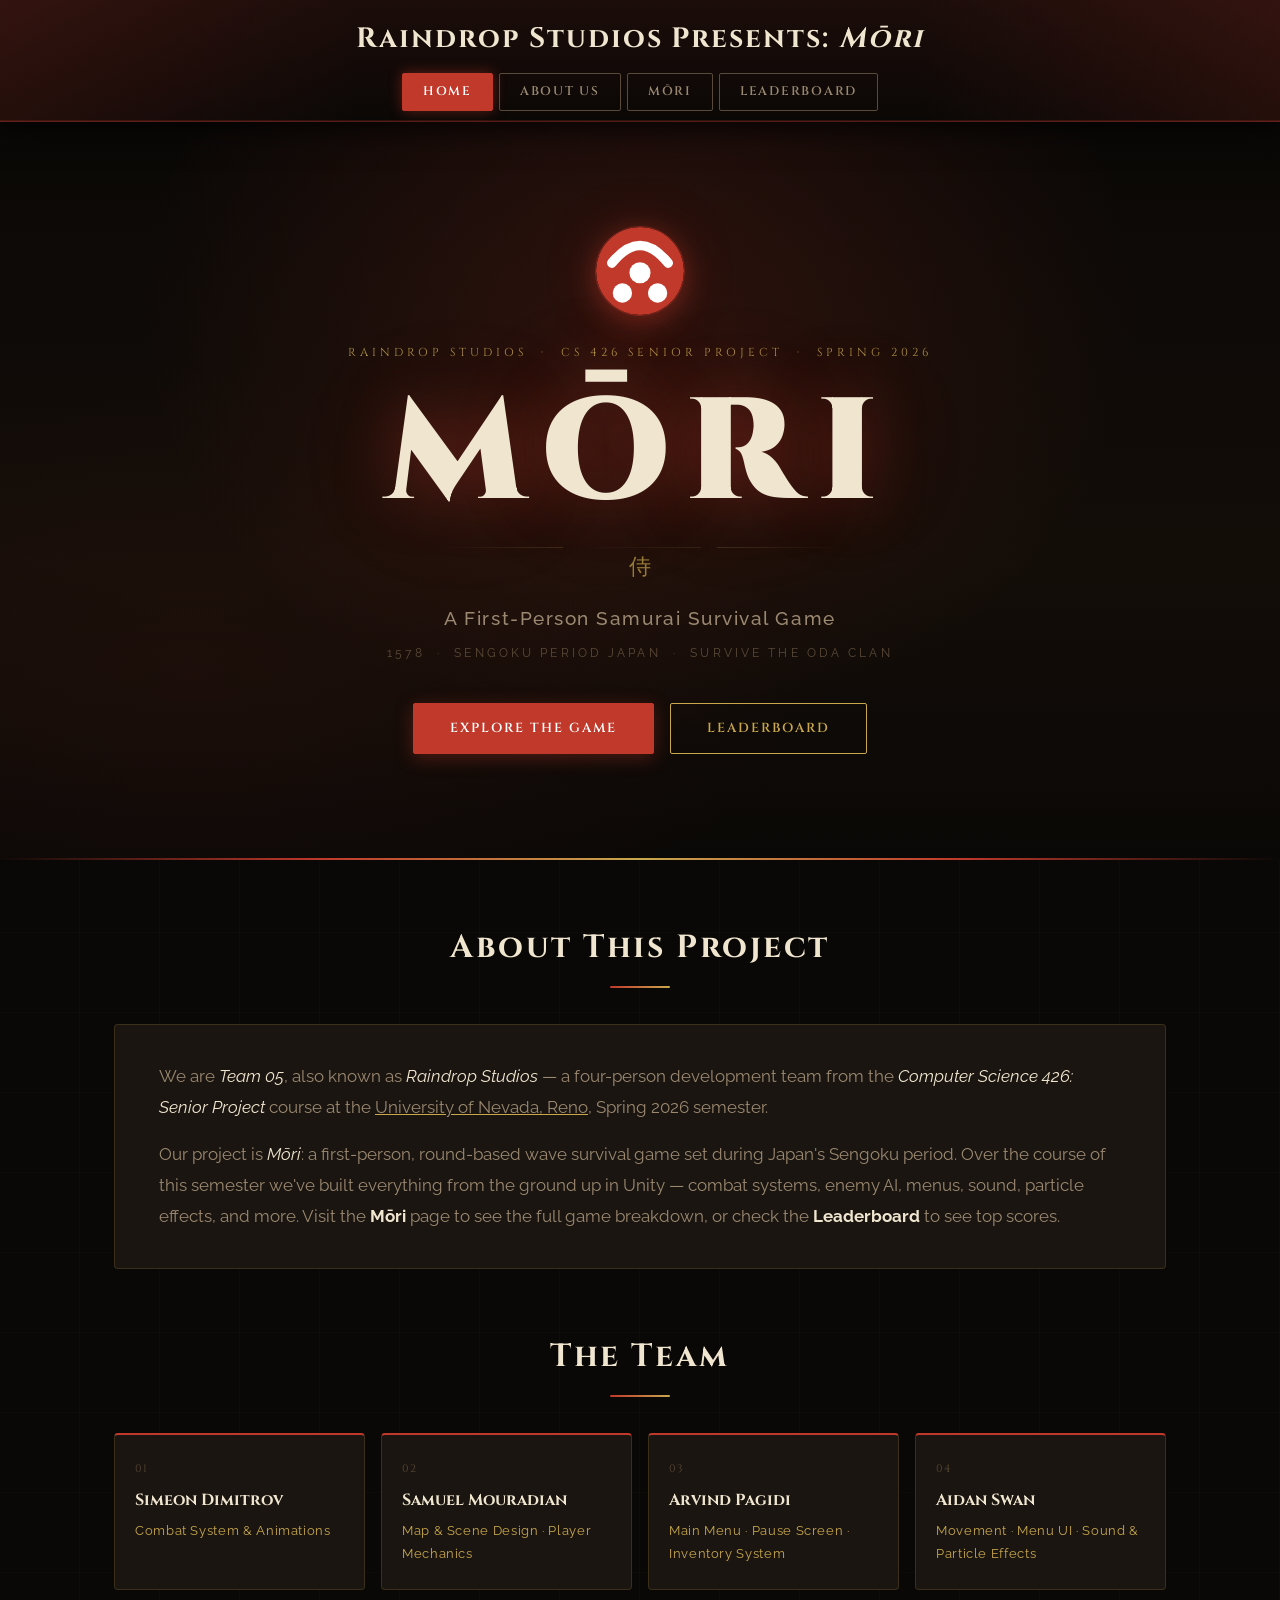
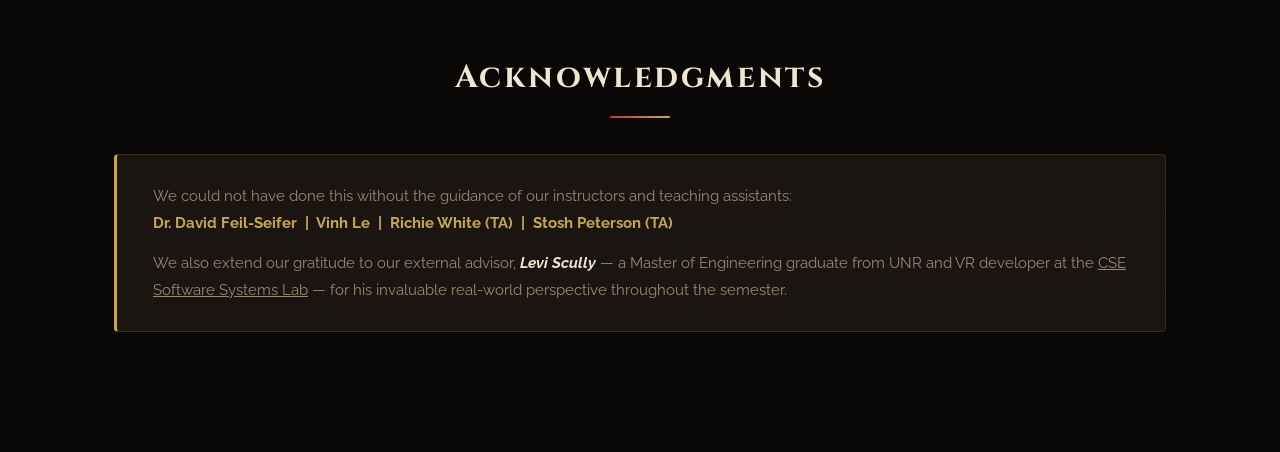
==== index.html @ ef2eb0c5 "Revert "added new background" This reverts commit 5d17bb963bb19b4d82a18dcd586e09ce993f3e19." ====
<!DOCTYPE html>
<html lang="en">
<head>
    <meta charset="UTF-8">
    <meta name="viewport" content="width=device-width, initial-scale=1.0">
    <title>Mōri — Raindrop Studios</title>
    <link rel="preconnect" href="https://fonts.googleapis.com">
    <link rel="preconnect" href="https://fonts.gstatic.com" crossorigin>
    <link href="https://fonts.googleapis.com/css2?family=Cinzel:wght@400;600;700;900&family=Raleway:ital,wght@0,300;0,400;0,500;0,600;1,400&display=swap" rel="stylesheet">
    <link rel="stylesheet" href="CSS Files/style.css">
</head>
<body>

    <header id="WelcomeHeader">
        <h1 class="Animated-Text">Raindrop Studios Presents: <em>Mōri</em></h1>
        <nav id="Directory">
            <ul class="nav-bar">
                <li><a href="index.html" class="button">Home</a></li>
                <li><a href="AboutUs.html" class="button">About Us</a></li>
                <li><a href="Mōri.html" class="button">Mōri</a></li>
                <li><a href="Player-Leaderboard.html" class="button">Leaderboard</a></li>
            </ul>
        </nav>
    </header>

    <section class="hero">
        <div class="hero-inner">
            <div class="hero-logo" aria-hidden="true">
                <svg xmlns="http://www.w3.org/2000/svg" viewBox="0 0 100 100" role="img" aria-label="Mōri logo">
                    <defs>
                        <clipPath id="circle-clip">
                            <circle cx="50" cy="50" r="50"/>
                        </clipPath>
                    </defs>
                    <circle cx="50" cy="50" r="50" fill="#c0392b"/>
                    <g clip-path="url(#circle-clip)">
                        <!-- Top arc / topknot -->
                        <path d="M 18 41 Q 50 1 82 41" stroke="white" stroke-width="11" fill="none" stroke-linecap="round"/>
                        <!-- Centre circle -->
                        <circle cx="50" cy="52" r="12" fill="white"/>
                        <!-- Bottom-left circle -->
                        <circle cx="30" cy="75" r="11" fill="white"/>
                        <!-- Bottom-right circle -->
                        <circle cx="70" cy="75" r="11" fill="white"/>
                    </g>
                </svg>
            </div>
            <p class="hero-eyebrow">Raindrop Studios &nbsp;·&nbsp; CS 426 Senior Project &nbsp;·&nbsp; Spring 2026</p>
            <h1 class="hero-game-title">MŌRI</h1>
            <div class="hero-divider">
                <span></span>
                <span class="hero-kanji">侍</span>
                <span></span>
            </div>
            <p class="hero-tagline"><br>A First-Person Samurai Survival Game</p>
            <p class="hero-period">1578 &nbsp;·&nbsp; Sengoku Period Japan &nbsp;·&nbsp; Survive the Oda Clan</p>
            <div class="hero-buttons">
                <a href="Mōri.html" class="hero-btn primary">Explore the Game</a>
                <a href="Player-Leaderboard.html" class="hero-btn secondary">Leaderboard</a>
            </div>
        </div>
    </section>

    <main id="HomeDescription">

        <!-- About This Project -->
        <h2 class="section-title fade-in">About This Project</h2>
        <div class="about-block fade-in">
            <p>
                We are <em>Team 05</em>, also known as <em>Raindrop Studios</em> — a four-person
                development team from the <em>Computer Science 426: Senior Project</em> course at
                the <u>University of Nevada, Reno</u>, Spring 2026 semester.
            </p>
            <p>
                Our project is <em>Mōri</em>: a first-person, round-based wave survival game set
                during Japan's Sengoku period. Over the course of this semester we've built everything
                from the ground up in Unity — combat systems, enemy AI, menus, sound, particle effects,
                and more. Visit the <strong><a href="Mōri.html">Mōri</a></strong> page to see the
                full game breakdown, or check the
                <strong><a href="Player-Leaderboard.html">Leaderboard</a></strong> to see top scores.
            </p>
        </div>

        
        <h2 class="section-title fade-in">The Team</h2>
        <div class="team-grid">
            <div class="team-card fade-in">
                <span class="team-number">01</span>
                <h3 class="team-name">Simeon Dimitrov</h3>
                <p class="team-role">Combat System &amp; Animations</p>
            </div>
            <div class="team-card fade-in">
                <span class="team-number">02</span>
                <h3 class="team-name">Samuel Mouradian</h3>
                <p class="team-role">Map &amp; Scene Design · Player Mechanics</p>
            </div>
            <div class="team-card fade-in">
                <span class="team-number">03</span>
                <h3 class="team-name">Arvind Pagidi</h3>
                <p class="team-role">Main Menu · Pause Screen · Inventory System</p>
            </div>
            <div class="team-card fade-in">
                <span class="team-number">04</span>
                <h3 class="team-name">Aidan Swan</h3>
                <p class="team-role">Movement · Menu UI · Sound &amp; Particle Effects</p>
            </div>
        </div>

        
        <h2 class="section-title fade-in">Acknowledgments</h2>
        <div class="credits-block fade-in">
            <p>
                We could not have done this without the guidance of our instructors and teaching assistants:<br>
                <strong>Dr. David Feil-Seifer &nbsp;|&nbsp; Vinh Le &nbsp;|&nbsp; Richie White (TA) &nbsp;|&nbsp; Stosh Peterson (TA)</strong>
            </p>
            <p style="margin-top:14px;">
                We also extend our gratitude to our external advisor, <strong><em>Levi Scully</em></strong> —
                a Master of Engineering graduate from UNR and VR developer at the
                <u>CSE Software Systems Lab</u> — for his invaluable real-world perspective throughout the semester.
            </p>
        </div>

    </main>

    <button id="scroll-top" aria-label="Back to top">&#8679;</button>

    <script src="webFeatureHelp.js"></script>
</body>
</html>
---- CSS Files/style.css ----
/* ============================================================
   style.css — Home Page (index.html)
   Raindrop Studios / Mōri
   ============================================================ */

/* ── Variables ─────────────────────────────────────────────── */
:root {
    --bg:           #0a0806;
    --bg-surface:   #110e09;
    --bg-card:      #1a1510;
    --bg-card-hover:#221c13;
    --red:          #c0392b;
    --red-light:    #e74c3c;
    --red-dim:      rgba(192, 57, 43, 0.15);
    --gold:         #c9a84c;
    --gold-light:   #e8c870;
    --gold-dim:     rgba(201, 168, 76, 0.12);
    --text:         #f0e6d0;
    --text-sec:     #9a8870;
    --text-muted:   #5a4a38;
    --border:       rgba(201, 168, 76, 0.18);
    --border-red:   rgba(192, 57, 43, 0.35);
    --shadow:       0 8px 32px rgba(0,0,0,0.7);
}

/* ── Reset & Base ───────────────────────────────────────────── */
*, *::before, *::after { box-sizing: border-box; margin: 0; padding: 0; }

body {
    background-color: var(--bg);
    background-image:
        repeating-linear-gradient(0deg, transparent, transparent 79px, rgba(201,168,76,0.025) 79px, rgba(201,168,76,0.025) 80px),
        repeating-linear-gradient(90deg, transparent, transparent 79px, rgba(201,168,76,0.025) 79px, rgba(201,168,76,0.025) 80px);
    color: var(--text);
    font-family: 'Raleway', 'Georgia', sans-serif;
    font-size: 1rem;
    line-height: 1.75;
    overflow-x: hidden;
}

a { color: inherit; text-decoration: none; }

/* ── Sticky Header ──────────────────────────────────────────── */
#WelcomeHeader {
    position: sticky;
    top: 0;
    z-index: 200;
    display: flex;
    flex-direction: column;
    align-items: center;
    padding: 14px 24px 0;
    background:
        linear-gradient(90deg, rgba(192,57,43,0.14) 0%, transparent 28%, transparent 72%, rgba(192,57,43,0.14) 100%),
        linear-gradient(180deg, #1c0d0a 0%, #100907 70%, #0a0806 100%);
    border-bottom: 1px solid var(--border-red);
    box-shadow: 0 2px 32px rgba(0,0,0,0.95), inset 0 -1px 0 rgba(192,57,43,0.2);
}

.Animated-Text {
    font-family: 'Cinzel', 'Times New Roman', serif;
    font-size: clamp(1.1rem, 2.8vw, 1.75rem);
    font-weight: 700;
    letter-spacing: 0.07em;
    text-align: center;
    animation: title-shimmer 4s ease-in-out infinite alternate;
}

@keyframes title-shimmer {
    0%   { color: #f0e6d0; text-shadow: 0 0 12px rgba(201,168,76,0.2); }
    45%  { color: #e8c870; text-shadow: 0 0 22px rgba(201,168,76,0.55); }
    100% { color: #e74c3c; text-shadow: 0 0 22px rgba(231,76,60,0.6); }
}

/* ── Navigation ─────────────────────────────────────────────── */
#Directory { width: 100%; }

.nav-bar {
    list-style: none;
    display: flex;
    justify-content: center;
    flex-wrap: wrap;
    gap: 6px;
    padding: 10px 0;
}

.button {
    display: inline-block;
    background: transparent;
    color: var(--text-sec);
    padding: 7px 20px;
    border: 1px solid var(--text-muted);
    border-radius: 2px;
    cursor: pointer;
    font-size: 0.78rem;
    font-family: 'Cinzel', serif;
    font-weight: 600;
    letter-spacing: 0.14em;
    text-transform: uppercase;
    transition: background 0.2s, color 0.2s, border-color 0.2s, box-shadow 0.2s;
}

.button:hover,
.button.active {
    background: var(--red);
    color: #fff;
    border-color: var(--red);
    box-shadow: 0 0 14px rgba(192,57,43,0.45);
}

/* ── Hero Logo ──────────────────────────────────────────────── */
.hero-logo {
    width: 88px;
    height: 88px;
    margin: 0 auto 28px;
    border-radius: 50%;
    box-shadow:
        0 0 0 1px rgba(192,57,43,0.4),
        0 6px 28px rgba(192,57,43,0.45),
        0 0 60px rgba(192,57,43,0.15);
    display: flex;
    align-items: center;
    justify-content: center;
}

.hero-logo svg {
    width: 100%;
    height: 100%;
    display: block;
    border-radius: 50%;
}

/* ── Hero Section ───────────────────────────────────────────── */
.hero {
    min-height: 82vh;
    display: flex;
    align-items: center;
    justify-content: center;
    text-align: center;
    padding: 80px 24px;
    background:
        radial-gradient(ellipse at 50% 25%, rgba(192,57,43,0.18) 0%, transparent 55%),
        radial-gradient(ellipse at 15% 75%, rgba(192,57,43,0.07) 0%, transparent 40%),
        linear-gradient(180deg, #0a0806 0%, #130d08 60%, #0a0806 100%);
    position: relative;
}

.hero::after {
    content: '';
    position: absolute;
    bottom: 0;
    left: 0;
    right: 0;
    height: 2px;
    background: linear-gradient(90deg, transparent, var(--red), var(--gold), var(--red), transparent);
}

.hero-inner { max-width: 860px; }

.hero-eyebrow {
    font-family: 'Cinzel', serif;
    font-size: 0.72rem;
    letter-spacing: 0.35em;
    text-transform: uppercase;
    color: var(--gold);
    margin-bottom: 20px;
    opacity: 0.85;
}

.hero-game-title {
    font-family: 'Cinzel', serif;
    font-size: clamp(4.5rem, 14vw, 9rem);
    font-weight: 900;
    letter-spacing: 0.12em;
    line-height: 1;
    color: var(--text);
    text-shadow:
        0 0 60px rgba(192,57,43,0.4),
        0 0 120px rgba(192,57,43,0.15);
    margin-bottom: 10px;
}

.hero-divider {
    display: flex;
    align-items: center;
    justify-content: center;
    gap: 16px;
    margin: 20px auto;
    max-width: 400px;
}

.hero-divider span { flex: 1; height: 1px; background: linear-gradient(90deg, transparent, var(--border)); }
.hero-divider span:last-child { background: linear-gradient(90deg, var(--border), transparent); }

.hero-kanji {
    flex: none;
    font-size: 1.4rem;
    color: var(--gold);
    opacity: 0.7;
}

.hero-tagline {
    font-family: 'Raleway', sans-serif;
    font-size: clamp(0.95rem, 2.2vw, 1.2rem);
    font-weight: 500;
    letter-spacing: 0.08em;
    color: var(--text-sec);
    margin-bottom: 6px;
}

.hero-period {
    font-size: 0.78rem;
    letter-spacing: 0.25em;
    color: var(--text-muted);
    text-transform: uppercase;
    margin-bottom: 40px;
}

.hero-buttons {
    display: flex;
    gap: 16px;
    justify-content: center;
    flex-wrap: wrap;
}

.hero-btn {
    display: inline-block;
    padding: 13px 36px;
    font-family: 'Cinzel', serif;
    font-size: 0.82rem;
    font-weight: 600;
    letter-spacing: 0.15em;
    text-transform: uppercase;
    border-radius: 2px;
    transition: all 0.25s ease;
    cursor: pointer;
}

.hero-btn.primary {
    background: var(--red);
    color: #fff;
    border: 1px solid var(--red);
    box-shadow: 0 4px 18px rgba(192,57,43,0.35);
}
.hero-btn.primary:hover {
    background: var(--red-light);
    border-color: var(--red-light);
    box-shadow: 0 6px 24px rgba(231,76,60,0.5);
    transform: translateY(-2px);
}

.hero-btn.secondary {
    background: transparent;
    color: var(--gold);
    border: 1px solid var(--gold);
}
.hero-btn.secondary:hover {
    background: var(--gold-dim);
    box-shadow: 0 4px 18px rgba(201,168,76,0.2);
    transform: translateY(-2px);
}

/* ── Main Content Container ─────────────────────────────────── */
#HomeDescription {
    max-width: 1100px;
    margin: 60px auto;
    padding: 0 24px 60px;
}

/* ── Section Titles ─────────────────────────────────────────── */
.section-title {
    font-family: 'Cinzel', serif;
    font-size: clamp(1.4rem, 3.5vw, 2rem);
    font-weight: 700;
    letter-spacing: 0.08em;
    color: var(--text);
    text-align: center;
    margin-bottom: 8px;
}

.section-title::after {
    content: '';
    display: block;
    width: 60px;
    height: 2px;
    background: linear-gradient(90deg, var(--red), var(--gold));
    margin: 10px auto 36px;
    border-radius: 1px;
}

/* ── About Block ────────────────────────────────────────────── */
.about-block {
    background: var(--bg-card);
    border: 1px solid var(--border);
    border-radius: 4px;
    padding: 36px 44px;
    margin-bottom: 60px;
    font-size: 1.05rem;
    color: var(--text-sec);
    line-height: 1.85;
}

.about-block p + p { margin-top: 1rem; }

.about-block em  { color: var(--text); font-style: italic; }
.about-block b, .about-block strong { color: var(--text); }
.about-block u { text-decoration-color: var(--gold); }

/* ── Team Preview Grid ──────────────────────────────────────── */
.team-grid {
    display: grid;
    grid-template-columns: repeat(auto-fit, minmax(220px, 1fr));
    gap: 16px;
    margin-bottom: 60px;
}

.team-card {
    background: var(--bg-card);
    border: 1px solid var(--border);
    border-top: 2px solid var(--red);
    border-radius: 4px;
    padding: 24px 20px;
    transition: transform 0.2s, box-shadow 0.2s, border-color 0.2s;
}

.team-card:hover {
    transform: translateY(-4px);
    box-shadow: 0 12px 30px rgba(0,0,0,0.6);
    border-color: var(--gold);
    border-top-color: var(--gold);
}

.team-number {
    font-family: 'Cinzel', serif;
    font-size: 0.68rem;
    letter-spacing: 0.2em;
    color: var(--text-muted);
    display: block;
    margin-bottom: 8px;
}

.team-name {
    font-family: 'Cinzel', serif;
    font-size: 1rem;
    font-weight: 700;
    color: var(--text);
    margin-bottom: 6px;
}

.team-role {
    font-size: 0.8rem;
    color: var(--gold);
    letter-spacing: 0.05em;
}

/* ── Credits Block ──────────────────────────────────────────── */
.credits-block {
    border: 1px solid var(--border);
    border-left: 3px solid var(--gold);
    border-radius: 4px;
    padding: 28px 36px;
    background: var(--bg-card);
}

.credits-block p { color: var(--text-sec); font-size: 0.95rem; }
.credits-block em { color: var(--text); }
.credits-block b, .credits-block strong { color: var(--gold); }

/* ── Fade-in animation ──────────────────────────────────────── */
.fade-in {
    opacity: 0;
    transform: translateY(22px);
    transition: opacity 0.55s ease, transform 0.55s ease;
}
.fade-in.visible {
    opacity: 1;
    transform: translateY(0);
}

/* ── Scroll-to-top button ───────────────────────────────────── */
#scroll-top {
    position: fixed;
    bottom: 32px;
    right: 32px;
    width: 44px;
    height: 44px;
    background: var(--red);
    color: #fff;
    border: none;
    border-radius: 2px;
    font-size: 1.2rem;
    cursor: pointer;
    opacity: 0;
    pointer-events: none;
    transition: opacity 0.3s, transform 0.3s;
    z-index: 300;
    display: flex;
    align-items: center;
    justify-content: center;
}
#scroll-top.visible {
    opacity: 1;
    pointer-events: auto;
}
#scroll-top:hover { transform: translateY(-3px); }

/* ── Responsive ─────────────────────────────────────────────── */
@media (max-width: 600px) {
    .about-block { padding: 24px 20px; }
    .hero-game-title { font-size: clamp(3.5rem, 18vw, 5rem); }
    .team-grid { grid-template-columns: 1fr 1fr; }
    #scroll-top { bottom: 20px; right: 20px; }
}
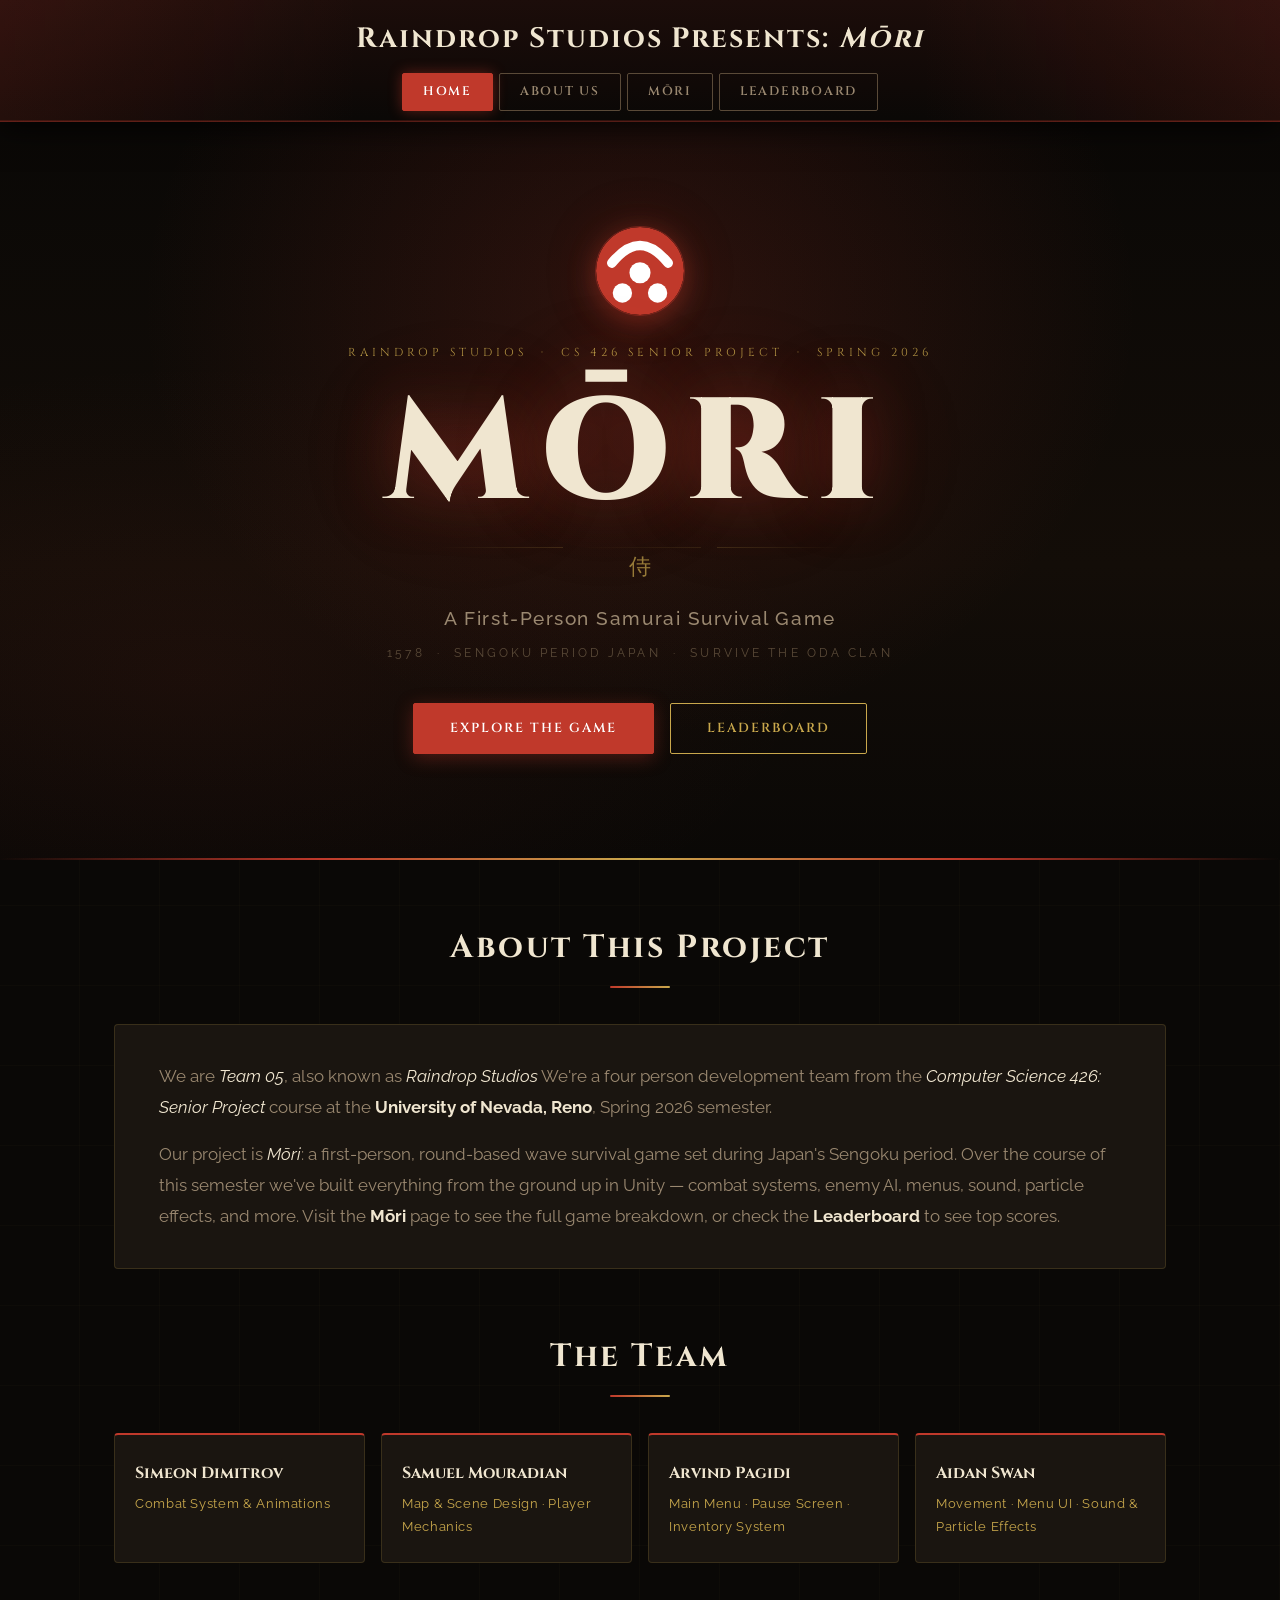
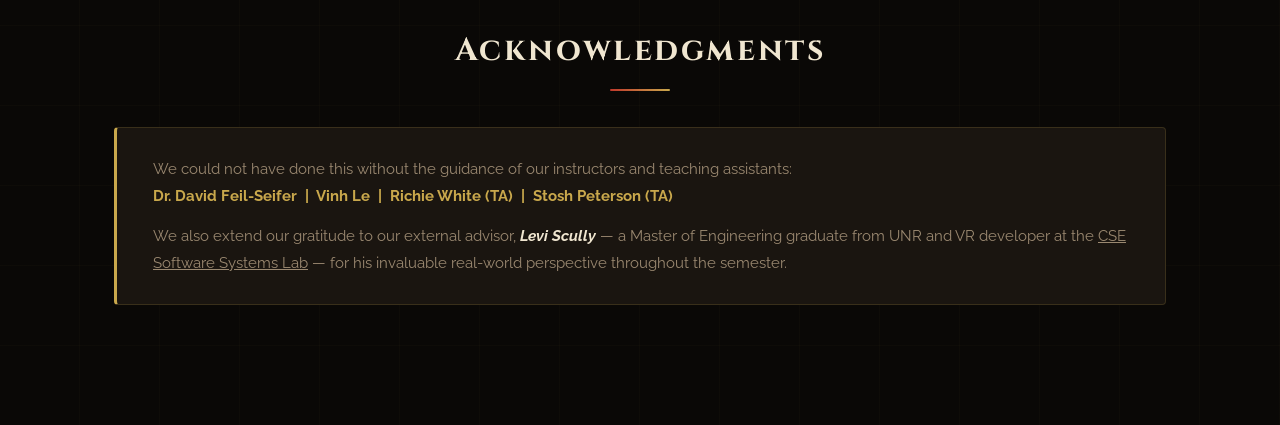
==== commit d2fd5135: "style changes style changes" ====
--- a/index.html
+++ b/index.html
@@ -67,9 +67,9 @@
         <h2 class="section-title fade-in">About This Project</h2>
         <div class="about-block fade-in">
             <p>
-                We are <em>Team 05</em>, also known as <em>Raindrop Studios</em> — a four-person
+                We are <em>Team 05</em>, also known as <em>Raindrop Studios</em> We're a four person
                 development team from the <em>Computer Science 426: Senior Project</em> course at
-                the <u>University of Nevada, Reno</u>, Spring 2026 semester.
+                the <b>University of Nevada, Reno</b>, Spring 2026 semester.
             </p>
             <p>
                 Our project is <em>Mōri</em>: a first-person, round-based wave survival game set
@@ -85,22 +85,22 @@
         <h2 class="section-title fade-in">The Team</h2>
         <div class="team-grid">
             <div class="team-card fade-in">
-                <span class="team-number">01</span>
+                
                 <h3 class="team-name">Simeon Dimitrov</h3>
                 <p class="team-role">Combat System &amp; Animations</p>
             </div>
             <div class="team-card fade-in">
-                <span class="team-number">02</span>
+                
                 <h3 class="team-name">Samuel Mouradian</h3>
                 <p class="team-role">Map &amp; Scene Design · Player Mechanics</p>
             </div>
             <div class="team-card fade-in">
-                <span class="team-number">03</span>
+                
                 <h3 class="team-name">Arvind Pagidi</h3>
                 <p class="team-role">Main Menu · Pause Screen · Inventory System</p>
             </div>
             <div class="team-card fade-in">
-                <span class="team-number">04</span>
+                
                 <h3 class="team-name">Aidan Swan</h3>
                 <p class="team-role">Movement · Menu UI · Sound &amp; Particle Effects</p>
             </div>
--- a/CSS Files/style.css
+++ b/CSS Files/style.css
@@ -1,9 +1,4 @@
-/* ============================================================
-   style.css — Home Page (index.html)
-   Raindrop Studios / Mōri
-   ============================================================ */
-
-/* ── Variables ─────────────────────────────────────────────── */
+
 :root {
     --bg:           #0a0806;
     --bg-surface:   #110e09;
@@ -23,7 +18,7 @@
     --shadow:       0 8px 32px rgba(0,0,0,0.7);
 }
 
-/* ── Reset & Base ───────────────────────────────────────────── */
+
 *, *::before, *::after { box-sizing: border-box; margin: 0; padding: 0; }
 
 body {
@@ -40,7 +35,7 @@
 
 a { color: inherit; text-decoration: none; }
 
-/* ── Sticky Header ──────────────────────────────────────────── */
+
 #WelcomeHeader {
     position: sticky;
     top: 0;
@@ -71,7 +66,7 @@
     100% { color: #e74c3c; text-shadow: 0 0 22px rgba(231,76,60,0.6); }
 }
 
-/* ── Navigation ─────────────────────────────────────────────── */
+
 #Directory { width: 100%; }
 
 .nav-bar {
@@ -107,7 +102,7 @@
     box-shadow: 0 0 14px rgba(192,57,43,0.45);
 }
 
-/* ── Hero Logo ──────────────────────────────────────────────── */
+
 .hero-logo {
     width: 88px;
     height: 88px;
@@ -129,7 +124,7 @@
     border-radius: 50%;
 }
 
-/* ── Hero Section ───────────────────────────────────────────── */
+
 .hero {
     min-height: 82vh;
     display: flex;
@@ -259,14 +254,13 @@
     transform: translateY(-2px);
 }
 
-/* ── Main Content Container ─────────────────────────────────── */
 #HomeDescription {
     max-width: 1100px;
     margin: 60px auto;
     padding: 0 24px 60px;
 }
 
-/* ── Section Titles ─────────────────────────────────────────── */
+
 .section-title {
     font-family: 'Cinzel', serif;
     font-size: clamp(1.4rem, 3.5vw, 2rem);
@@ -287,7 +281,7 @@
     border-radius: 1px;
 }
 
-/* ── About Block ────────────────────────────────────────────── */
+
 .about-block {
     background: var(--bg-card);
     border: 1px solid var(--border);
@@ -305,7 +299,7 @@
 .about-block b, .about-block strong { color: var(--text); }
 .about-block u { text-decoration-color: var(--gold); }
 
-/* ── Team Preview Grid ──────────────────────────────────────── */
+
 .team-grid {
     display: grid;
     grid-template-columns: repeat(auto-fit, minmax(220px, 1fr));
@@ -352,7 +346,6 @@
     letter-spacing: 0.05em;
 }
 
-/* ── Credits Block ──────────────────────────────────────────── */
 .credits-block {
     border: 1px solid var(--border);
     border-left: 3px solid var(--gold);
@@ -365,7 +358,7 @@
 .credits-block em { color: var(--text); }
 .credits-block b, .credits-block strong { color: var(--gold); }
 
-/* ── Fade-in animation ──────────────────────────────────────── */
+
 .fade-in {
     opacity: 0;
     transform: translateY(22px);
@@ -376,7 +369,7 @@
     transform: translateY(0);
 }
 
-/* ── Scroll-to-top button ───────────────────────────────────── */
+
 #scroll-top {
     position: fixed;
     bottom: 32px;
@@ -403,7 +396,7 @@
 }
 #scroll-top:hover { transform: translateY(-3px); }
 
-/* ── Responsive ─────────────────────────────────────────────── */
+
 @media (max-width: 600px) {
     .about-block { padding: 24px 20px; }
     .hero-game-title { font-size: clamp(3.5rem, 18vw, 5rem); }
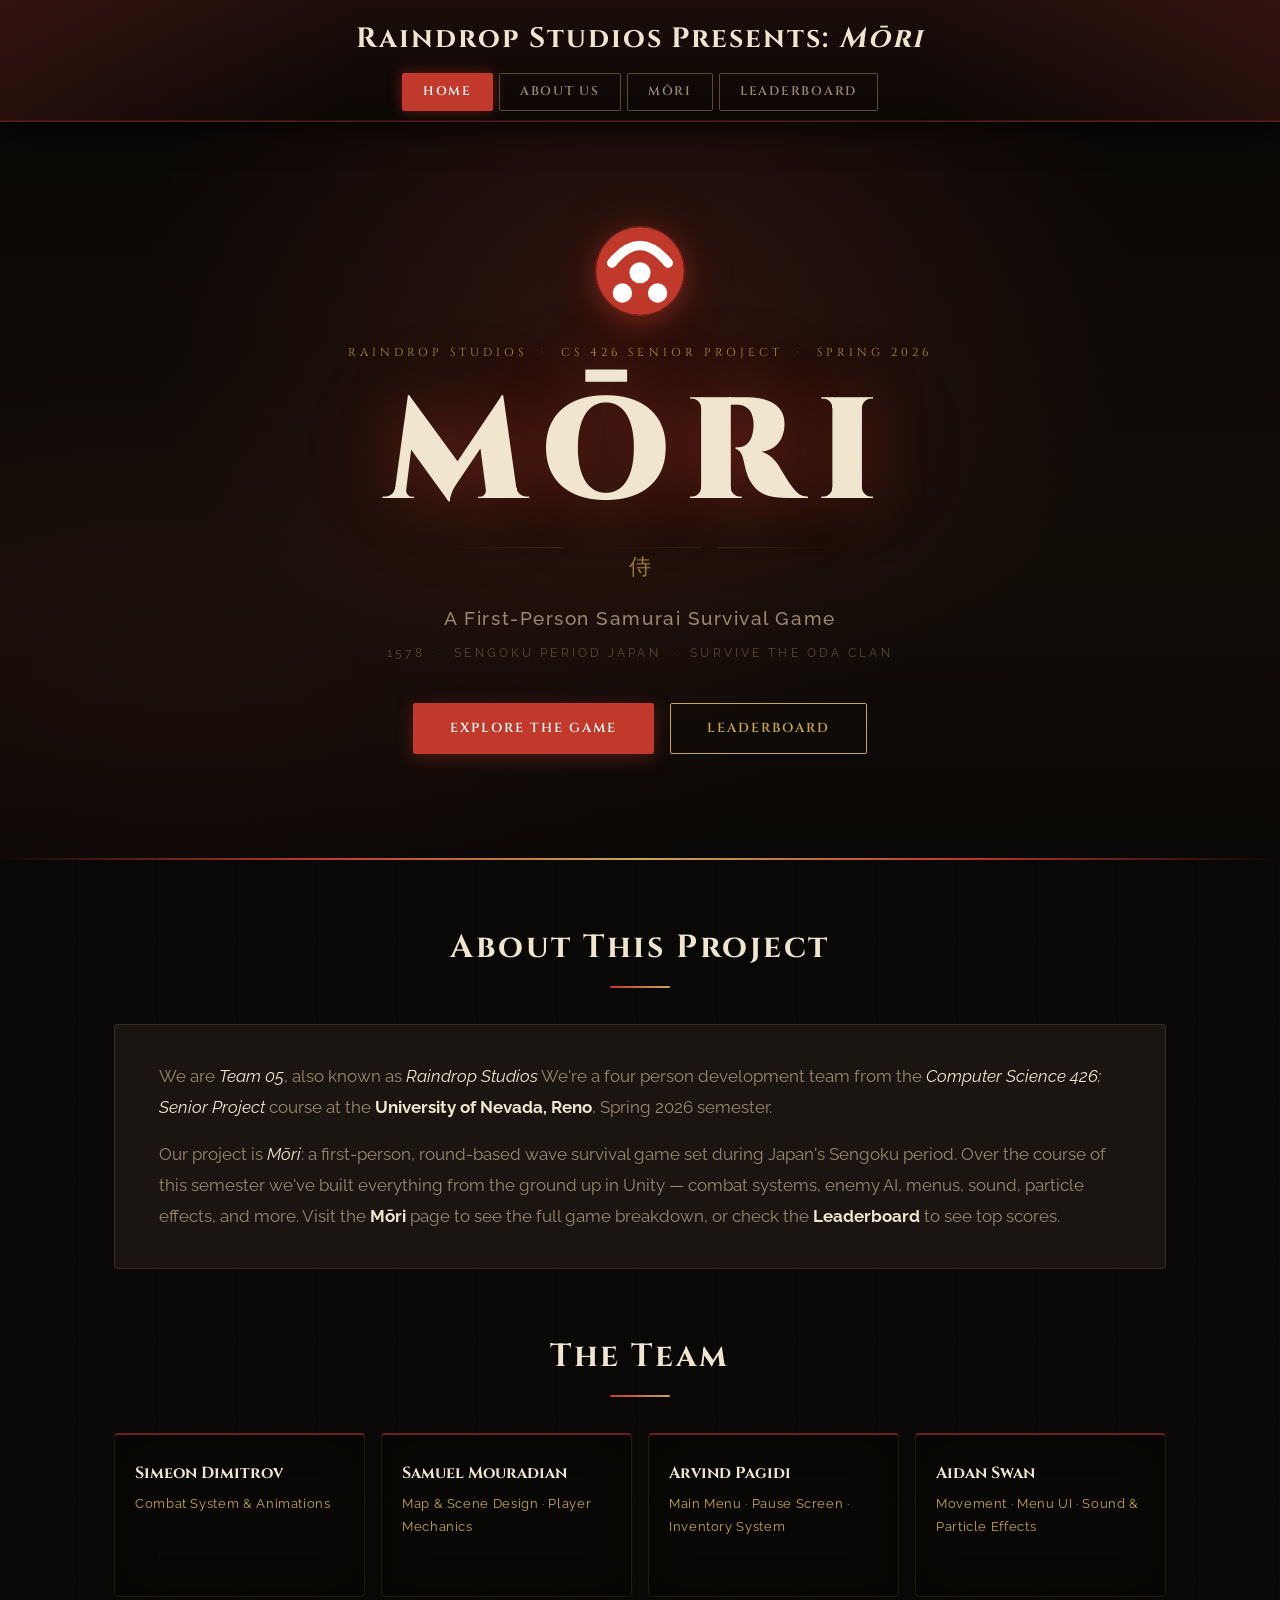
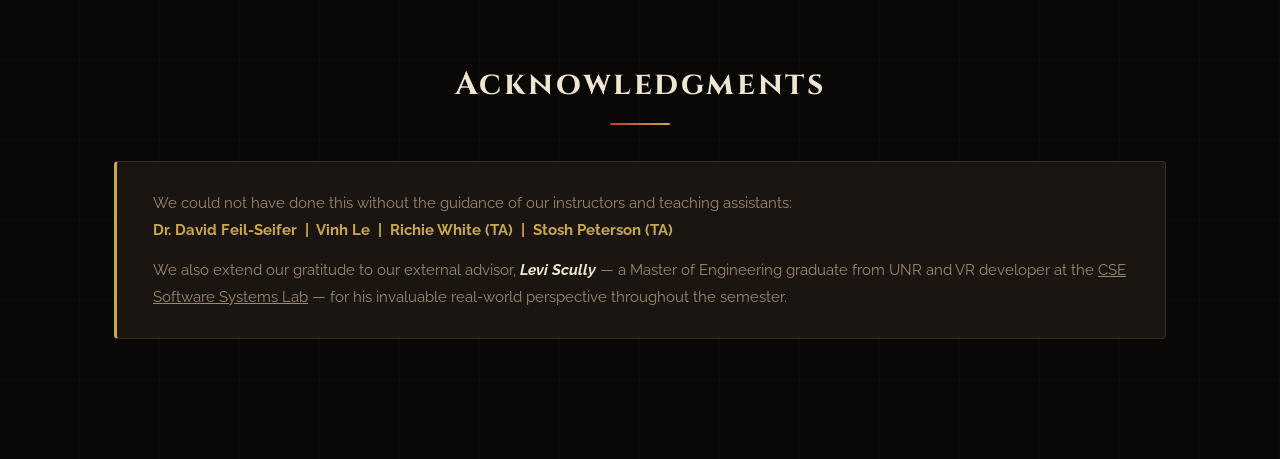
==== commit 4ce508f1: "view profile functionality added view profile functionality added" ====
--- a/index.html
+++ b/index.html
@@ -8,6 +8,7 @@
     <link rel="preconnect" href="https://fonts.gstatic.com" crossorigin>
     <link href="https://fonts.googleapis.com/css2?family=Cinzel:wght@400;600;700;900&family=Raleway:ital,wght@0,300;0,400;0,500;0,600;1,400&display=swap" rel="stylesheet">
     <link rel="stylesheet" href="CSS Files/style.css">
+    <link rel="icon" href="/favicon.ico" type="image/png">
 </head>
 <body>
 
@@ -84,26 +85,26 @@
         
         <h2 class="section-title fade-in">The Team</h2>
         <div class="team-grid">
-            <div class="team-card fade-in">
-                
+            <a href="AboutUs.html#simeon" class="team-card fade-in">
                 <h3 class="team-name">Simeon Dimitrov</h3>
                 <p class="team-role">Combat System &amp; Animations</p>
-            </div>
-            <div class="team-card fade-in">
-                
+                <span class="team-card-cta">View Profile →</span>
+            </a>
+            <a href="AboutUs.html#samuel" class="team-card fade-in">
                 <h3 class="team-name">Samuel Mouradian</h3>
                 <p class="team-role">Map &amp; Scene Design · Player Mechanics</p>
-            </div>
-            <div class="team-card fade-in">
-                
+                <span class="team-card-cta">View Profile →</span>
+            </a>
+            <a href="AboutUs.html#arvind" class="team-card fade-in">
                 <h3 class="team-name">Arvind Pagidi</h3>
                 <p class="team-role">Main Menu · Pause Screen · Inventory System</p>
-            </div>
-            <div class="team-card fade-in">
-                
+                <span class="team-card-cta">View Profile →</span>
+            </a>
+            <a href="AboutUs.html#aidan" class="team-card fade-in">
                 <h3 class="team-name">Aidan Swan</h3>
                 <p class="team-role">Movement · Menu UI · Sound &amp; Particle Effects</p>
-            </div>
+                <span class="team-card-cta">View Profile →</span>
+            </a>
         </div>
 
         
--- a/CSS Files/style.css
+++ b/CSS Files/style.css
@@ -308,19 +308,53 @@
 }
 
 .team-card {
-    background: var(--bg-card);
-    border: 1px solid var(--border);
-    border-top: 2px solid var(--red);
+    display: block;
+    text-decoration: none;
+    color: inherit;
+    background: rgba(10, 8, 6, 0.28);
+    border: 1px solid rgba(201, 168, 76, 0.14);
+    border-top: 2px solid rgba(192, 57, 43, 0.55);
     border-radius: 4px;
     padding: 24px 20px;
-    transition: transform 0.2s, box-shadow 0.2s, border-color 0.2s;
+    cursor: pointer;
+    backdrop-filter: blur(2px);
+    -webkit-backdrop-filter: blur(2px);
+    box-shadow: inset 0 0 36px rgba(0, 0, 0, 0.4);
+    transition: transform 0.3s ease, background 0.4s ease, backdrop-filter 0.4s ease,
+                border-color 0.4s ease, box-shadow 0.4s ease;
 }
 
 .team-card:hover {
     transform: translateY(-4px);
-    box-shadow: 0 12px 30px rgba(0,0,0,0.6);
-    border-color: var(--gold);
+    background: rgba(19, 13, 8, 0.58);
+    border-color: rgba(201, 168, 76, 0.35);
     border-top-color: var(--gold);
+    backdrop-filter: blur(16px) saturate(150%);
+    -webkit-backdrop-filter: blur(16px) saturate(150%);
+    box-shadow:
+        inset 0 0 40px rgba(0, 0, 0, 0.55),
+        0 12px 30px rgba(0, 0, 0, 0.45),
+        0 0 0 1px rgba(201, 168, 76, 0.12),
+        inset 0 1px 0 rgba(255, 255, 255, 0.04);
+}
+
+.team-card-cta {
+    display: block;
+    margin-top: 14px;
+    font-size: 0.72rem;
+    font-family: 'Cinzel', serif;
+    letter-spacing: 0.12em;
+    text-transform: uppercase;
+    color: var(--text-muted);
+    opacity: 0;
+    transform: translateY(4px);
+    transition: opacity 0.3s ease, transform 0.3s ease, color 0.3s ease;
+}
+
+.team-card:hover .team-card-cta {
+    opacity: 1;
+    transform: translateY(0);
+    color: var(--gold);
 }
 
 .team-number {
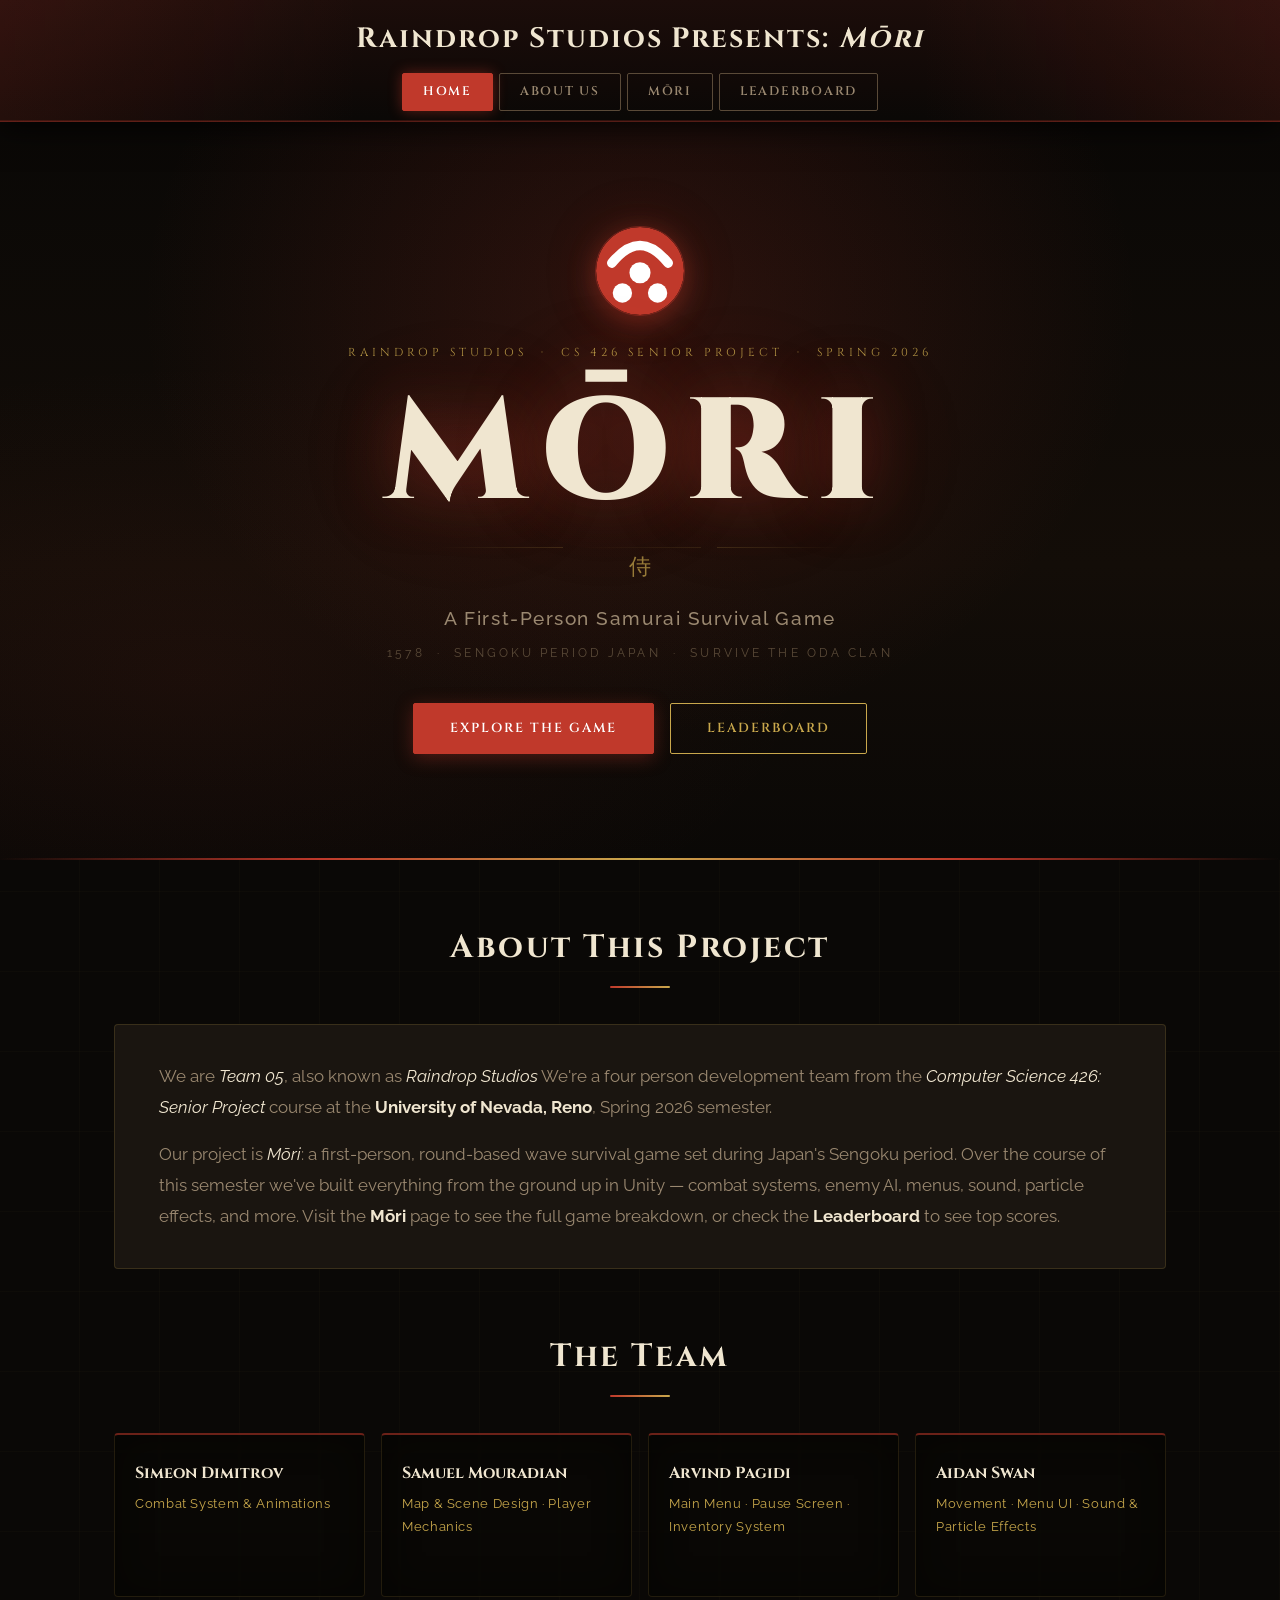
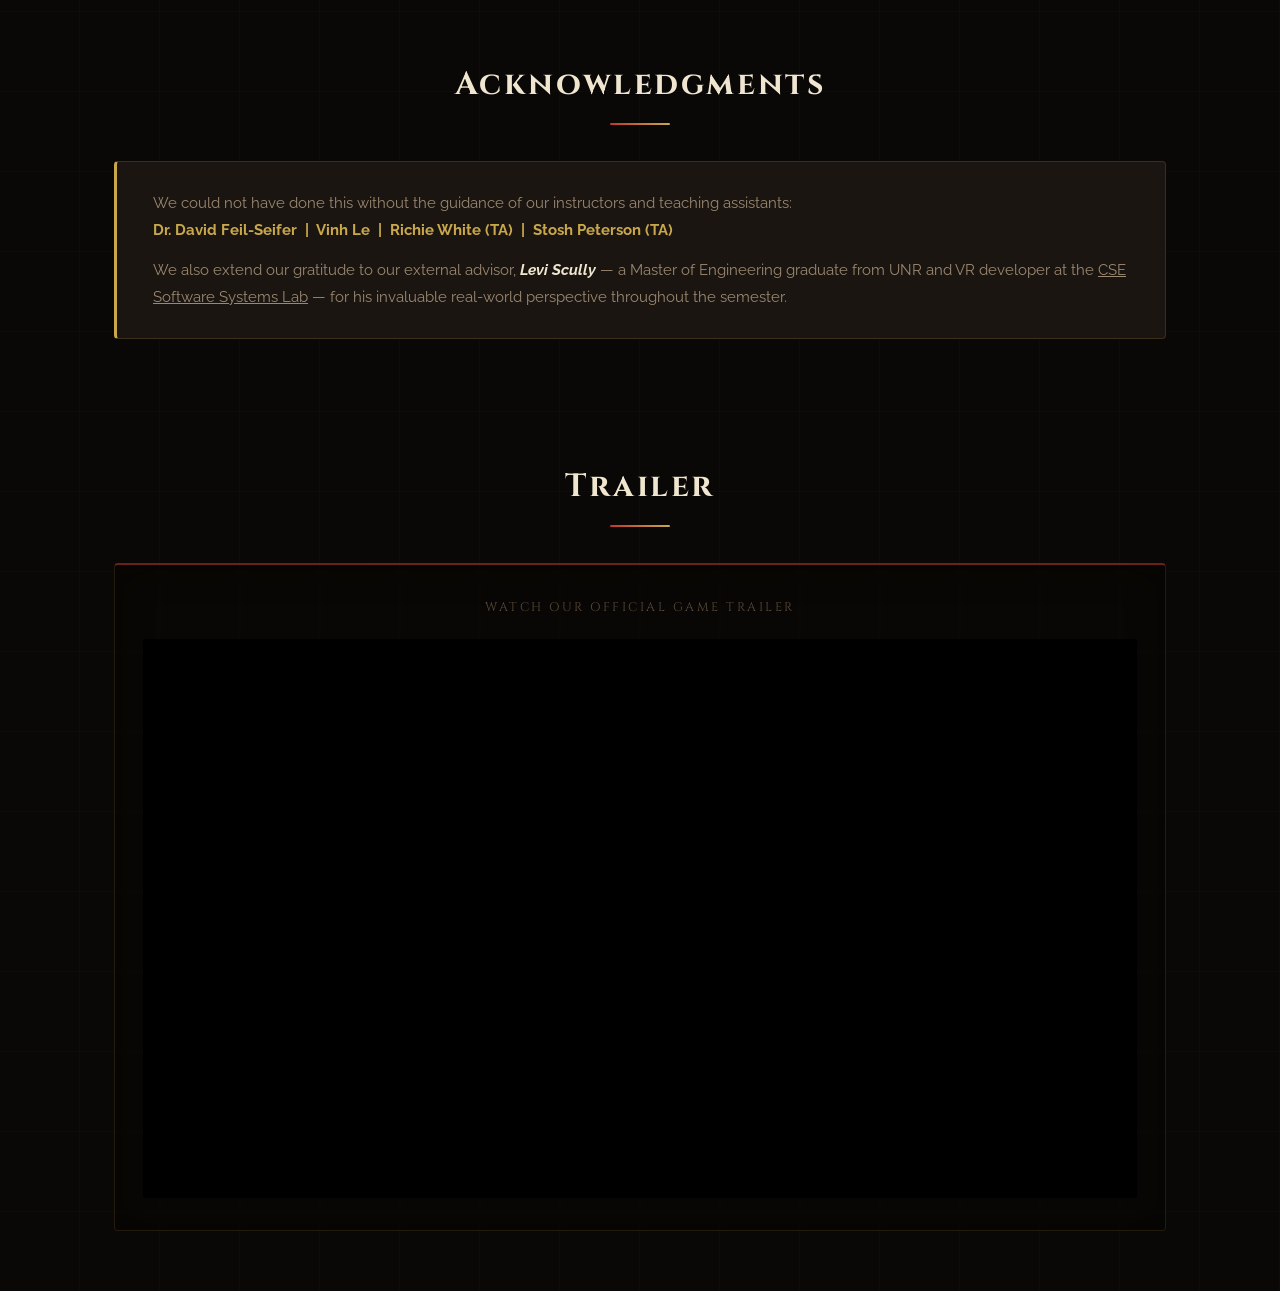
==== commit 9fc0b0ef: "added support for trailer added support for trailer" ====
--- a/index.html
+++ b/index.html
@@ -8,7 +8,7 @@
     <link rel="preconnect" href="https://fonts.gstatic.com" crossorigin>
     <link href="https://fonts.googleapis.com/css2?family=Cinzel:wght@400;600;700;900&family=Raleway:ital,wght@0,300;0,400;0,500;0,600;1,400&display=swap" rel="stylesheet">
     <link rel="stylesheet" href="CSS Files/style.css">
-    <link rel="icon" href="/favicon.ico" type="image/png">
+    <link rel="icon" href="favicon.ico">
 </head>
 <body>
 
@@ -123,6 +123,22 @@
 
     </main>
 
+    <section class="trailer-section">
+        <h2 class="section-title fade-in">Trailer</h2>
+        <div class="trailer-card fade-in">
+            <p class="trailer-label">Watch our official game trailer</p>
+            <div class="trailer-video-wrap">
+                <iframe
+                    src="https://www.youtube.com/embed/wthwtiAFOFY"
+                    title="Mōri — Official Trailer"
+                    frameborder="0"
+                    allow="accelerometer; clipboard-write; encrypted-media; gyroscope; picture-in-picture"
+                    allowfullscreen>
+                </iframe>
+            </div>
+        </div>
+    </section>
+
     <button id="scroll-top" aria-label="Back to top">&#8679;</button>
 
     <script src="webFeatureHelp.js"></script>
--- a/CSS Files/style.css
+++ b/CSS Files/style.css
@@ -393,6 +393,71 @@
 .credits-block b, .credits-block strong { color: var(--gold); }
 
 
+.trailer-section {
+    max-width: 1100px;
+    margin: 0 auto 60px;
+    padding: 0 24px;
+}
+
+.trailer-card {
+    background: rgba(10, 8, 6, 0.28);
+    border: 1px solid rgba(201, 168, 76, 0.14);
+    border-top: 2px solid rgba(192, 57, 43, 0.55);
+    border-radius: 4px;
+    padding: 32px 28px;
+    cursor: default;
+    backdrop-filter: blur(2px);
+    -webkit-backdrop-filter: blur(2px);
+    box-shadow: inset 0 0 36px rgba(0, 0, 0, 0.4);
+    transition: transform 0.3s ease, background 0.4s ease, backdrop-filter 0.4s ease,
+                border-color 0.4s ease, box-shadow 0.4s ease;
+}
+
+.trailer-card:hover {
+    transform: translateY(-4px);
+    background: rgba(19, 13, 8, 0.58);
+    border-color: rgba(201, 168, 76, 0.35);
+    border-top-color: var(--gold);
+    backdrop-filter: blur(16px) saturate(150%);
+    -webkit-backdrop-filter: blur(16px) saturate(150%);
+    box-shadow:
+        inset 0 0 40px rgba(0, 0, 0, 0.55),
+        0 12px 30px rgba(0, 0, 0, 0.45),
+        0 0 0 1px rgba(201, 168, 76, 0.12),
+        inset 0 1px 0 rgba(255, 255, 255, 0.04);
+}
+
+.trailer-label {
+    font-family: 'Cinzel', serif;
+    font-size: 0.78rem;
+    letter-spacing: 0.2em;
+    text-transform: uppercase;
+    color: var(--text-muted);
+    text-align: center;
+    margin-bottom: 20px;
+    transition: color 0.3s ease;
+}
+
+.trailer-card:hover .trailer-label {
+    color: var(--gold);
+}
+
+.trailer-video-wrap {
+    width: 100%;
+    aspect-ratio: 16 / 9;
+    border-radius: 2px;
+    overflow: hidden;
+    background: #000;
+}
+
+.trailer-video-wrap video,
+.trailer-video-wrap iframe {
+    width: 100%;
+    height: 100%;
+    display: block;
+    border: 0;
+}
+
 .fade-in {
     opacity: 0;
     transform: translateY(22px);
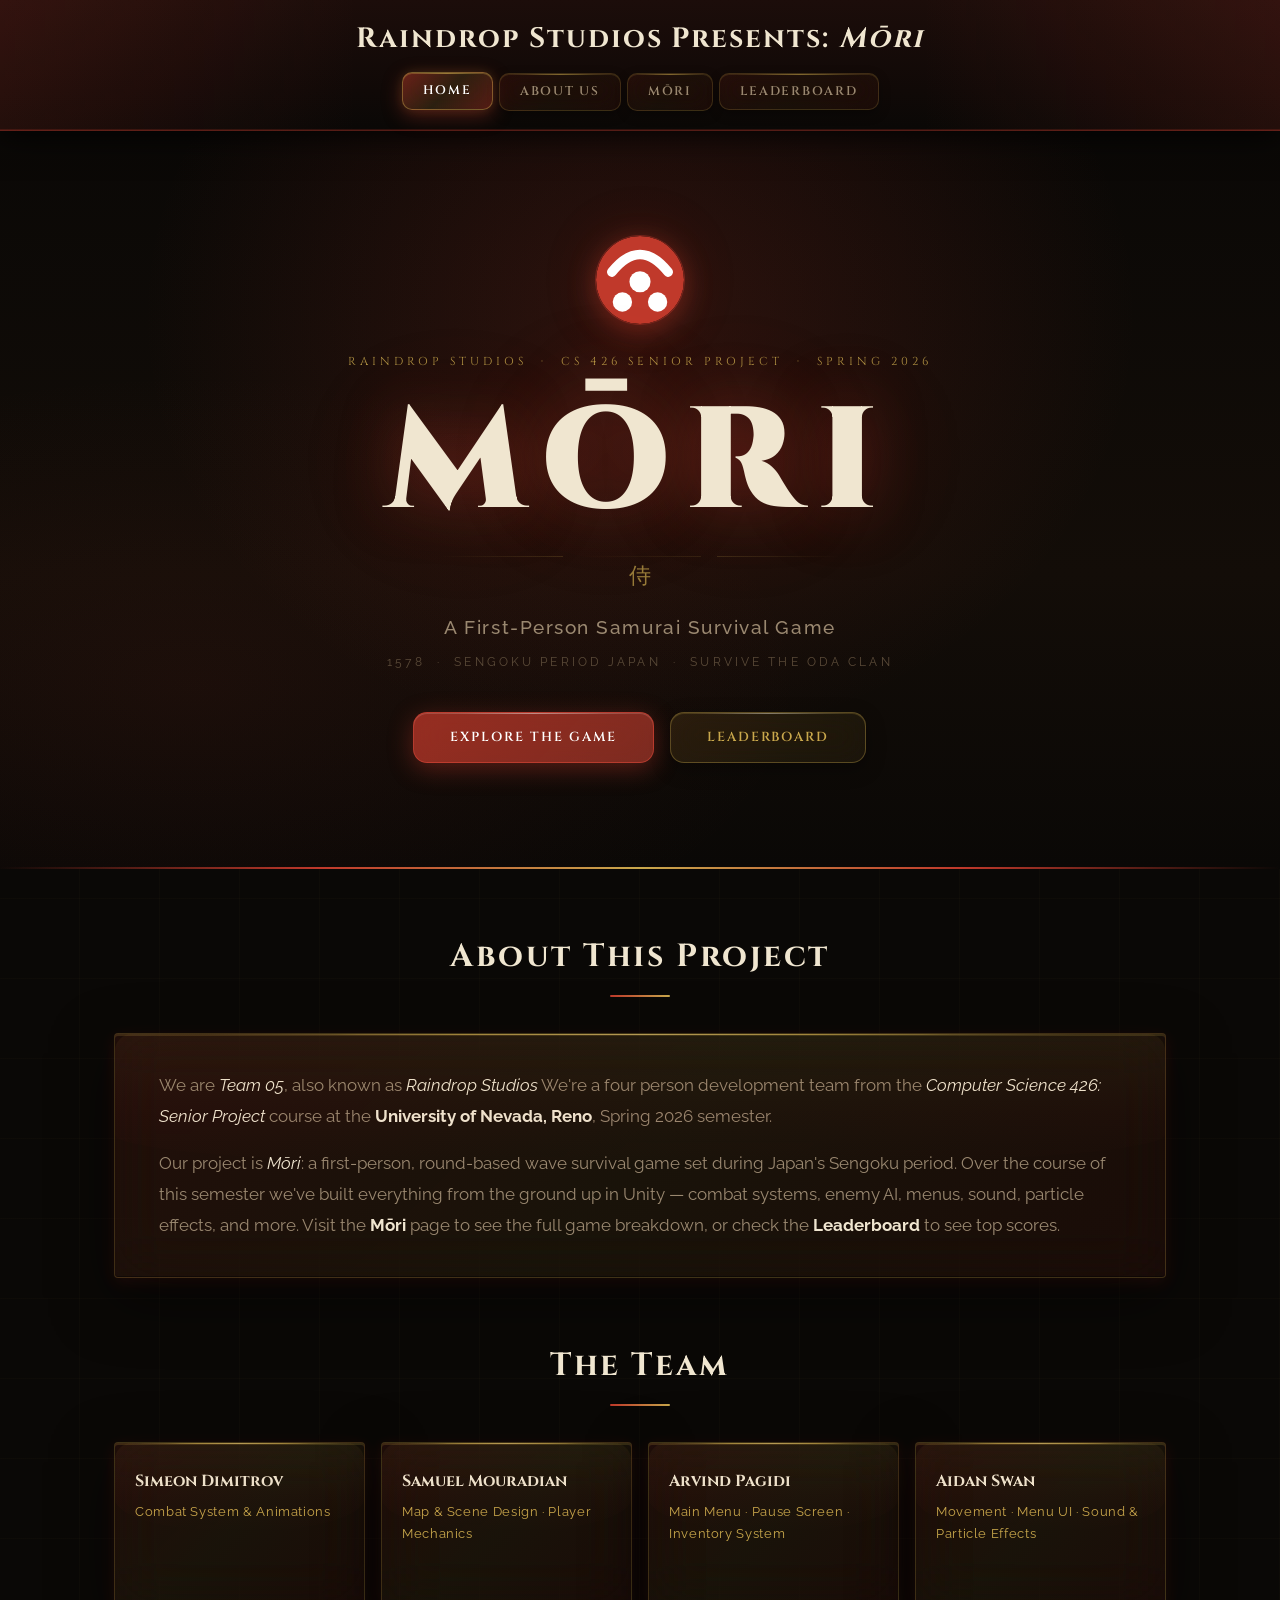
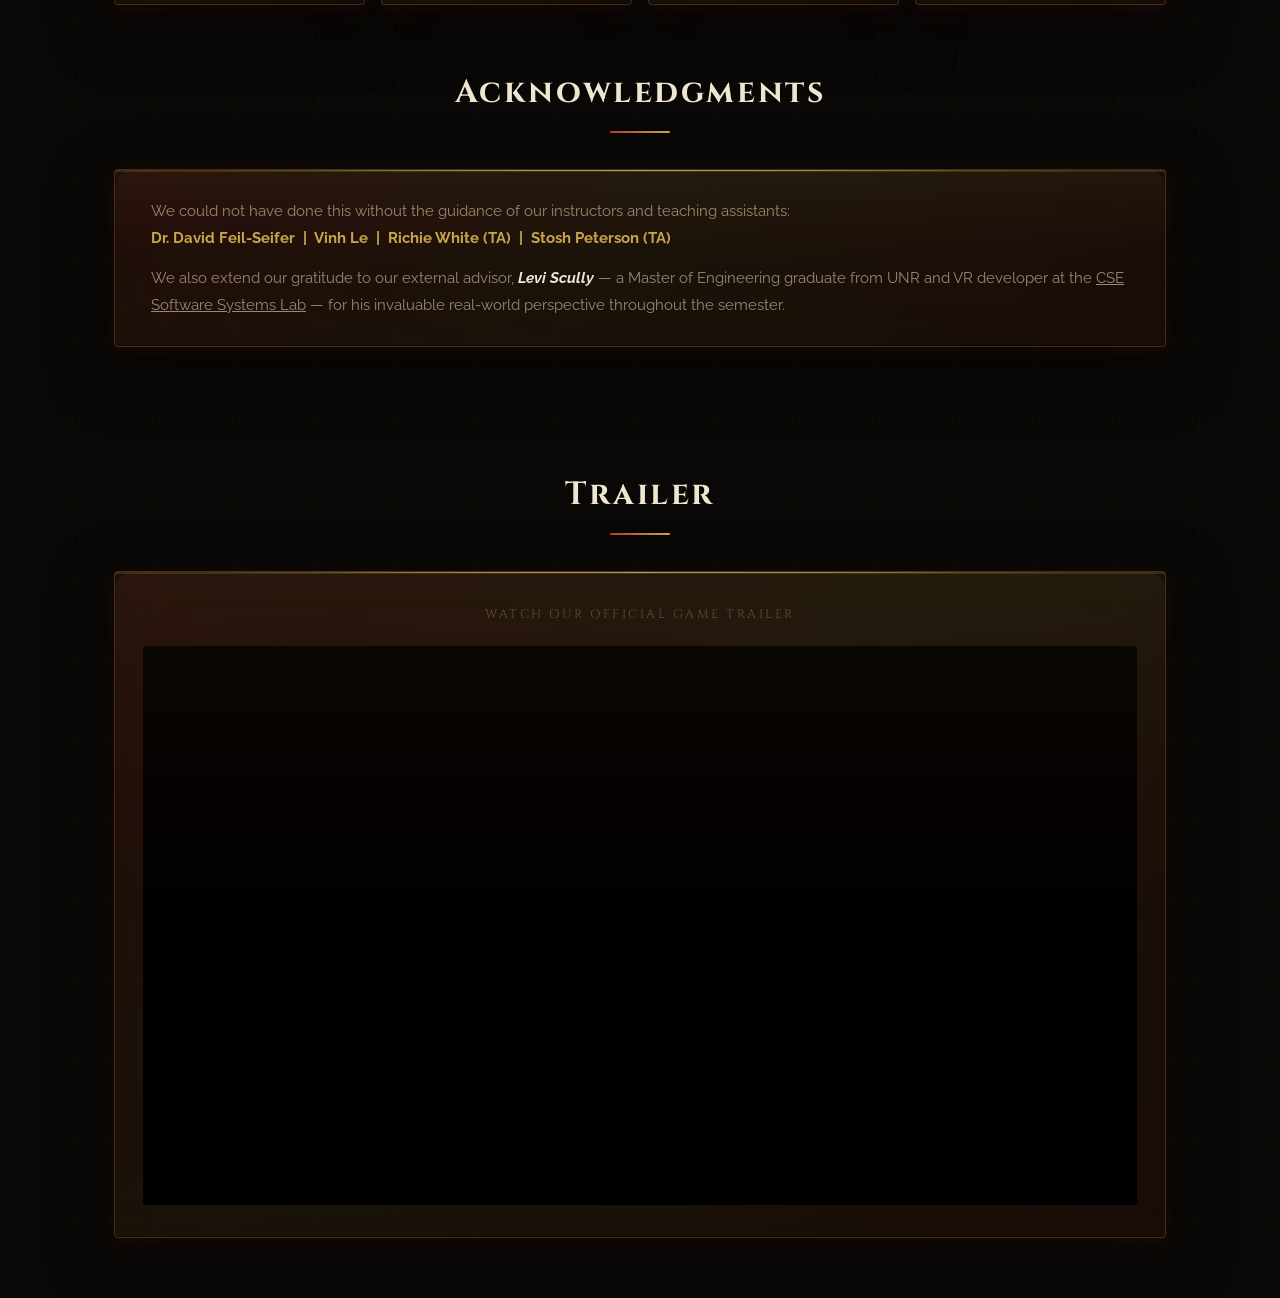
==== commit 7baba0bf: "different styles added different styles added" ====
--- a/index.html
+++ b/index.html
@@ -66,7 +66,7 @@
 
         <!-- About This Project -->
         <h2 class="section-title fade-in">About This Project</h2>
-        <div class="about-block fade-in">
+        <div class="about-block fade-in glass-card">
             <p>
                 We are <em>Team 05</em>, also known as <em>Raindrop Studios</em> We're a four person
                 development team from the <em>Computer Science 426: Senior Project</em> course at
@@ -85,22 +85,22 @@
         
         <h2 class="section-title fade-in">The Team</h2>
         <div class="team-grid">
-            <a href="AboutUs.html#simeon" class="team-card fade-in">
+            <a href="AboutUs.html#simeon" class="team-card fade-in glass-card">
                 <h3 class="team-name">Simeon Dimitrov</h3>
                 <p class="team-role">Combat System &amp; Animations</p>
                 <span class="team-card-cta">View Profile →</span>
             </a>
-            <a href="AboutUs.html#samuel" class="team-card fade-in">
+            <a href="AboutUs.html#samuel" class="team-card fade-in glass-card">
                 <h3 class="team-name">Samuel Mouradian</h3>
                 <p class="team-role">Map &amp; Scene Design · Player Mechanics</p>
                 <span class="team-card-cta">View Profile →</span>
             </a>
-            <a href="AboutUs.html#arvind" class="team-card fade-in">
+            <a href="AboutUs.html#arvind" class="team-card fade-in glass-card">
                 <h3 class="team-name">Arvind Pagidi</h3>
                 <p class="team-role">Main Menu · Pause Screen · Inventory System</p>
                 <span class="team-card-cta">View Profile →</span>
             </a>
-            <a href="AboutUs.html#aidan" class="team-card fade-in">
+            <a href="AboutUs.html#aidan" class="team-card fade-in glass-card">
                 <h3 class="team-name">Aidan Swan</h3>
                 <p class="team-role">Movement · Menu UI · Sound &amp; Particle Effects</p>
                 <span class="team-card-cta">View Profile →</span>
@@ -109,7 +109,7 @@
 
         
         <h2 class="section-title fade-in">Acknowledgments</h2>
-        <div class="credits-block fade-in">
+        <div class="credits-block fade-in glass-card">
             <p>
                 We could not have done this without the guidance of our instructors and teaching assistants:<br>
                 <strong>Dr. David Feil-Seifer &nbsp;|&nbsp; Vinh Le &nbsp;|&nbsp; Richie White (TA) &nbsp;|&nbsp; Stosh Peterson (TA)</strong>
@@ -125,7 +125,7 @@
 
     <section class="trailer-section">
         <h2 class="section-title fade-in">Trailer</h2>
-        <div class="trailer-card fade-in">
+        <div class="trailer-card fade-in glass-card">
             <p class="trailer-label">Watch our official game trailer</p>
             <div class="trailer-video-wrap">
                 <iframe
--- a/CSS Files/style.css
+++ b/CSS Files/style.css
@@ -80,26 +80,48 @@
 
 .button {
     display: inline-block;
-    background: transparent;
-    color: var(--text-sec);
     padding: 7px 20px;
-    border: 1px solid var(--text-muted);
-    border-radius: 2px;
+    border-radius: 10px;
     cursor: pointer;
     font-size: 0.78rem;
     font-family: 'Cinzel', serif;
     font-weight: 600;
     letter-spacing: 0.14em;
     text-transform: uppercase;
-    transition: background 0.2s, color 0.2s, border-color 0.2s, box-shadow 0.2s;
+    color: var(--text-sec);
+    background: linear-gradient(135deg, rgba(192,57,43,0.1) 0%, rgba(201,168,76,0.05) 50%, rgba(192,57,43,0.07) 100%);
+    backdrop-filter: blur(12px) saturate(160%);
+    -webkit-backdrop-filter: blur(12px) saturate(160%);
+    border: 1px solid rgba(201,168,76,0.2);
+    box-shadow:
+        0 1px 0 rgba(201,168,76,0.15) inset,
+        0 4px 12px rgba(0,0,0,0.3);
+    position: relative;
+    overflow: hidden;
+    transition: color 0.25s, border-color 0.25s, box-shadow 0.25s, transform 0.25s, background 0.25s;
+}
+
+.button::before {
+    content: '';
+    position: absolute;
+    top: 0;
+    left: 10%;
+    right: 10%;
+    height: 1px;
+    background: linear-gradient(90deg, transparent, rgba(201,168,76,0.5), transparent);
+    border-radius: 0 0 50% 50%;
 }
 
 .button:hover,
 .button.active {
-    background: var(--red);
     color: #fff;
-    border-color: var(--red);
-    box-shadow: 0 0 14px rgba(192,57,43,0.45);
+    background: linear-gradient(135deg, rgba(192,57,43,0.5) 0%, rgba(201,168,76,0.15) 50%, rgba(192,57,43,0.4) 100%);
+    border-color: rgba(201,168,76,0.45);
+    box-shadow:
+        0 1px 0 rgba(201,168,76,0.3) inset,
+        0 6px 20px rgba(192,57,43,0.35),
+        0 0 12px rgba(201,168,76,0.15);
+    transform: translateY(-1px);
 }
 
 
@@ -225,32 +247,59 @@
     font-weight: 600;
     letter-spacing: 0.15em;
     text-transform: uppercase;
-    border-radius: 2px;
+    border-radius: 14px;
+    cursor: pointer;
+    position: relative;
+    overflow: hidden;
+    backdrop-filter: blur(16px) saturate(180%);
+    -webkit-backdrop-filter: blur(16px) saturate(180%);
     transition: all 0.25s ease;
-    cursor: pointer;
+}
+
+.hero-btn::before {
+    content: '';
+    position: absolute;
+    top: 0;
+    left: 10%;
+    right: 10%;
+    height: 1px;
+    background: linear-gradient(90deg, transparent, rgba(255,255,255,0.35), transparent);
+    border-radius: 0 0 50% 50%;
 }
 
 .hero-btn.primary {
-    background: var(--red);
+    background: linear-gradient(135deg, rgba(192,57,43,0.75) 0%, rgba(231,76,60,0.5) 100%);
     color: #fff;
-    border: 1px solid var(--red);
-    box-shadow: 0 4px 18px rgba(192,57,43,0.35);
+    border: 1px solid rgba(231,76,60,0.5);
+    box-shadow:
+        0 1px 0 rgba(255,255,255,0.15) inset,
+        0 6px 24px rgba(192,57,43,0.4);
 }
 .hero-btn.primary:hover {
-    background: var(--red-light);
-    border-color: var(--red-light);
-    box-shadow: 0 6px 24px rgba(231,76,60,0.5);
+    background: linear-gradient(135deg, rgba(231,76,60,0.85) 0%, rgba(192,57,43,0.65) 100%);
+    border-color: rgba(231,76,60,0.7);
+    box-shadow:
+        0 1px 0 rgba(255,255,255,0.2) inset,
+        0 8px 28px rgba(231,76,60,0.55),
+        0 0 16px rgba(201,168,76,0.15);
     transform: translateY(-2px);
 }
 
 .hero-btn.secondary {
-    background: transparent;
+    background: linear-gradient(135deg, rgba(201,168,76,0.12) 0%, rgba(232,200,112,0.06) 100%);
     color: var(--gold);
-    border: 1px solid var(--gold);
+    border: 1px solid rgba(201,168,76,0.35);
+    box-shadow:
+        0 1px 0 rgba(201,168,76,0.2) inset,
+        0 6px 20px rgba(0,0,0,0.3);
 }
 .hero-btn.secondary:hover {
-    background: var(--gold-dim);
-    box-shadow: 0 4px 18px rgba(201,168,76,0.2);
+    background: linear-gradient(135deg, rgba(201,168,76,0.25) 0%, rgba(232,200,112,0.12) 100%);
+    border-color: rgba(201,168,76,0.6);
+    box-shadow:
+        0 1px 0 rgba(201,168,76,0.3) inset,
+        0 8px 24px rgba(201,168,76,0.25),
+        0 0 16px rgba(201,168,76,0.1);
     transform: translateY(-2px);
 }
 
@@ -281,10 +330,69 @@
     border-radius: 1px;
 }
 
+.glass-card {
+    background:
+        linear-gradient(
+            135deg,
+            rgba(192, 57, 43, 0.12) 0%,
+            rgba(201, 168, 76, 0.07) 50%,
+            rgba(192, 57, 43, 0.08) 100%
+        );
+    backdrop-filter: blur(28px) saturate(180%) brightness(1.08);
+    -webkit-backdrop-filter: blur(28px) saturate(180%) brightness(1.08);
+    border-radius: 20px;
+    border: 1px solid rgba(201, 168, 76, 0.22);
+    box-shadow:
+        0 2px 0 rgba(201, 168, 76, 0.18) inset,
+        0 -1px 0 rgba(0, 0, 0, 0.4) inset,
+        0 20px 60px rgba(0, 0, 0, 0.5),
+        0 4px 16px rgba(192, 57, 43, 0.15);
+    position: relative;
+    overflow: hidden;
+    will-change: transform;
+    transition: transform 0.5s ease;
+}
+
+.glass-card:hover {
+    transition: transform 0.1s ease;
+}
+
+.glass-card::before {
+    content: '';
+    position: absolute;
+    top: 0;
+    left: 8%;
+    right: 8%;
+    height: 1px;
+    background: linear-gradient(
+        90deg,
+        transparent,
+        rgba(201, 168, 76, 0.7) 30%,
+        rgba(232, 200, 112, 0.7) 50%,
+        rgba(201, 168, 76, 0.7) 70%,
+        transparent
+    );
+    border-radius: 0 0 50% 50%;
+}
+
+.glass-card::after {
+    content: '';
+    position: absolute;
+    top: 0;
+    left: 0;
+    right: 0;
+    height: 55%;
+    background: linear-gradient(
+        180deg,
+        rgba(201, 168, 76, 0.06) 0%,
+        rgba(192, 57, 43, 0.03) 60%,
+        transparent 100%
+    );
+    border-radius: 20px 20px 60% 60% / 20px 20px 40px 40px;
+    pointer-events: none;
+}
 
 .about-block {
-    background: var(--bg-card);
-    border: 1px solid var(--border);
     border-radius: 4px;
     padding: 36px 44px;
     margin-bottom: 60px;
@@ -311,31 +419,14 @@
     display: block;
     text-decoration: none;
     color: inherit;
-    background: rgba(10, 8, 6, 0.28);
-    border: 1px solid rgba(201, 168, 76, 0.14);
-    border-top: 2px solid rgba(192, 57, 43, 0.55);
     border-radius: 4px;
     padding: 24px 20px;
     cursor: pointer;
-    backdrop-filter: blur(2px);
-    -webkit-backdrop-filter: blur(2px);
-    box-shadow: inset 0 0 36px rgba(0, 0, 0, 0.4);
-    transition: transform 0.3s ease, background 0.4s ease, backdrop-filter 0.4s ease,
-                border-color 0.4s ease, box-shadow 0.4s ease;
+    transition: transform 0.3s ease;
 }
 
 .team-card:hover {
     transform: translateY(-4px);
-    background: rgba(19, 13, 8, 0.58);
-    border-color: rgba(201, 168, 76, 0.35);
-    border-top-color: var(--gold);
-    backdrop-filter: blur(16px) saturate(150%);
-    -webkit-backdrop-filter: blur(16px) saturate(150%);
-    box-shadow:
-        inset 0 0 40px rgba(0, 0, 0, 0.55),
-        0 12px 30px rgba(0, 0, 0, 0.45),
-        0 0 0 1px rgba(201, 168, 76, 0.12),
-        inset 0 1px 0 rgba(255, 255, 255, 0.04);
 }
 
 .team-card-cta {
@@ -381,11 +472,8 @@
 }
 
 .credits-block {
-    border: 1px solid var(--border);
-    border-left: 3px solid var(--gold);
     border-radius: 4px;
     padding: 28px 36px;
-    background: var(--bg-card);
 }
 
 .credits-block p { color: var(--text-sec); font-size: 0.95rem; }
@@ -400,31 +488,14 @@
 }
 
 .trailer-card {
-    background: rgba(10, 8, 6, 0.28);
-    border: 1px solid rgba(201, 168, 76, 0.14);
-    border-top: 2px solid rgba(192, 57, 43, 0.55);
     border-radius: 4px;
     padding: 32px 28px;
     cursor: default;
-    backdrop-filter: blur(2px);
-    -webkit-backdrop-filter: blur(2px);
-    box-shadow: inset 0 0 36px rgba(0, 0, 0, 0.4);
-    transition: transform 0.3s ease, background 0.4s ease, backdrop-filter 0.4s ease,
-                border-color 0.4s ease, box-shadow 0.4s ease;
+    transition: transform 0.3s ease;
 }
 
 .trailer-card:hover {
     transform: translateY(-4px);
-    background: rgba(19, 13, 8, 0.58);
-    border-color: rgba(201, 168, 76, 0.35);
-    border-top-color: var(--gold);
-    backdrop-filter: blur(16px) saturate(150%);
-    -webkit-backdrop-filter: blur(16px) saturate(150%);
-    box-shadow:
-        inset 0 0 40px rgba(0, 0, 0, 0.55),
-        0 12px 30px rgba(0, 0, 0, 0.45),
-        0 0 0 1px rgba(201, 168, 76, 0.12),
-        inset 0 1px 0 rgba(255, 255, 255, 0.04);
 }
 
 .trailer-label {
